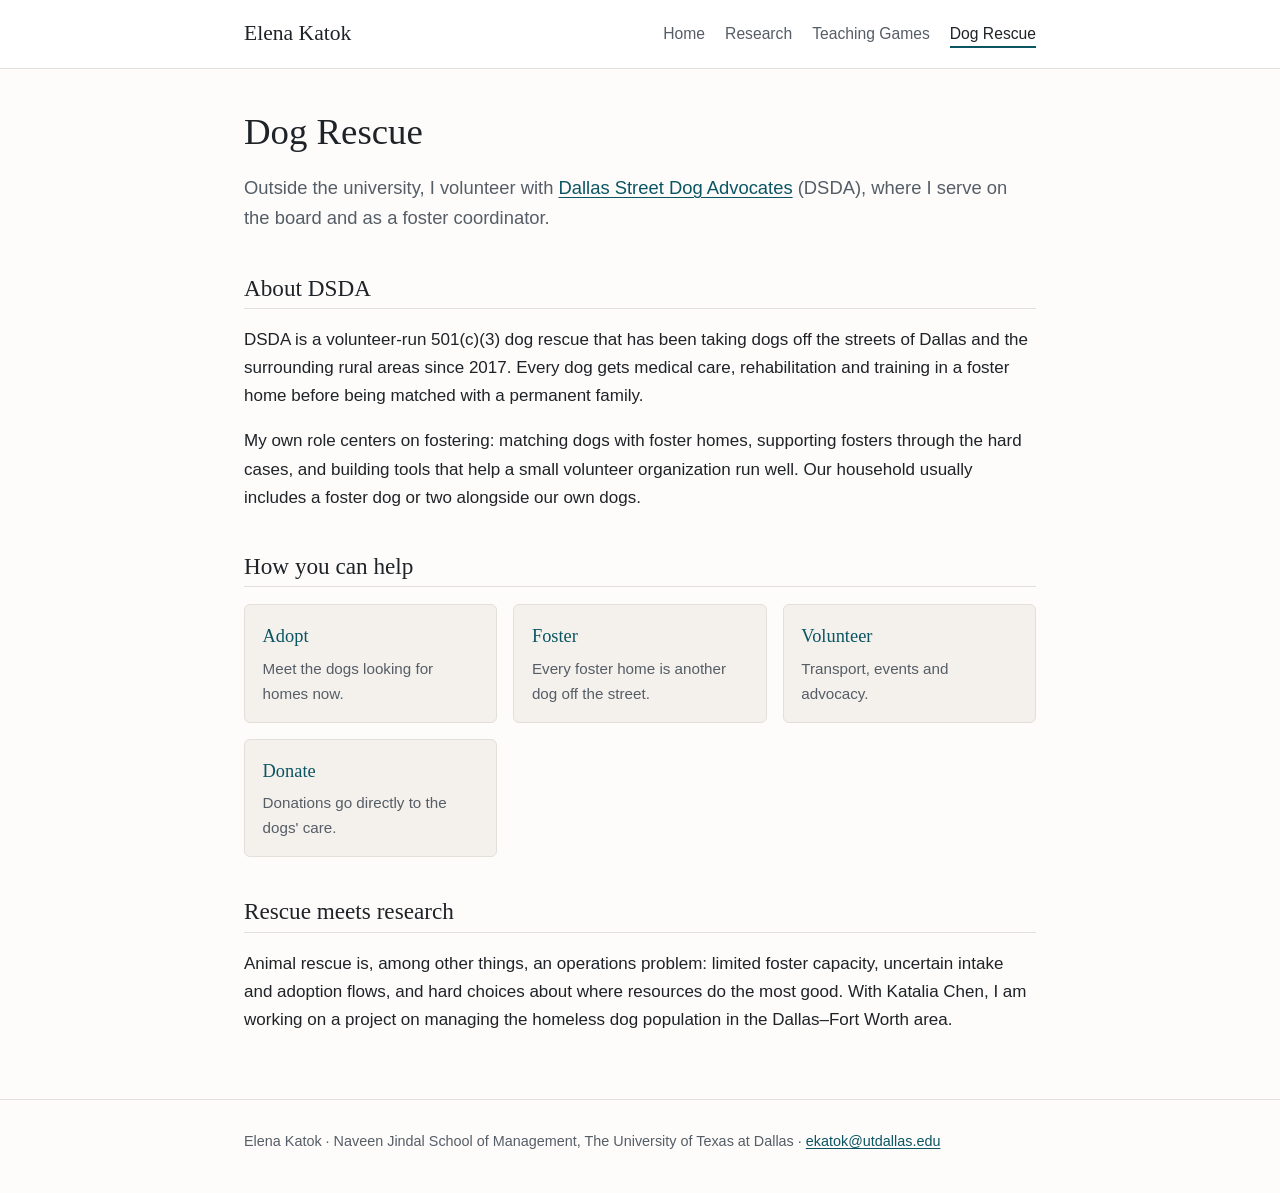
==== dogs.html @ 63ec6401 "First draft of personal website: home, research, teaching games, dog rescue Co-Authored-By: Claude O" ====
<!DOCTYPE html>
<html lang="en">
<head>
  <meta charset="utf-8">
  <meta name="viewport" content="width=device-width, initial-scale=1">
  <title>Dog Rescue | Elena Katok</title>
  <meta name="description" content="Elena Katok's volunteer work with Dallas Street Dog Advocates, a volunteer-run dog rescue in Dallas, Texas.">
  <link rel="stylesheet" href="style.css">
</head>
<body>
  <a class="skip" href="#main">Skip to main content</a>
  <header class="site-header">
    <div class="wrap">
      <a class="site-name" href="index.html">Elena Katok</a>
      <nav aria-label="Main">
        <ul>
        <li><a href="index.html">Home</a></li>
        <li><a href="research.html">Research</a></li>
        <li><a href="games.html">Teaching Games</a></li>
        <li><a href="dogs.html" aria-current="page">Dog Rescue</a></li>
        </ul>
      </nav>
    </div>
  </header>
  <main id="main" class="wrap">
    <h1>Dog Rescue</h1>
    <p class="lede">Outside the university, I volunteer with <a href="https://dsda.org">Dallas Street Dog Advocates</a> (DSDA), where I serve on the board and as a foster coordinator.</p>

    <section aria-labelledby="dsda">
      <h2 id="dsda">About DSDA</h2>
      <p>DSDA is a volunteer-run 501(c)(3) dog rescue that has been taking dogs off the streets of Dallas and the surrounding rural areas since 2017. Every dog gets medical care, rehabilitation and training in a foster home before being matched with a permanent family.</p>
      <p>My own role centers on fostering: matching dogs with foster homes, supporting fosters through the hard cases, and building tools that help a small volunteer organization run well. Our household usually includes a foster dog or two alongside our own dogs.</p>
    </section>

    <section aria-labelledby="help">
      <h2 id="help">How you can help</h2>
      <ul class="cards">
        <li><a href="https://dsda.org/adopt-a-dog/"><span class="card-title">Adopt</span><span class="card-text">Meet the dogs looking for homes now.</span></a></li>
        <li><a href="https://dsda.org/foster-a-dallas-street-dog/"><span class="card-title">Foster</span><span class="card-text">Every foster home is another dog off the street.</span></a></li>
        <li><a href="https://dsda.org/volunteer-to-be-a-dallas-street-dog-advocate/"><span class="card-title">Volunteer</span><span class="card-text">Transport, events and advocacy.</span></a></li>
        <li><a href="https://dsda.org/donate/"><span class="card-title">Donate</span><span class="card-text">Donations go directly to the dogs' care.</span></a></li>
      </ul>
    </section>

    <section aria-labelledby="research">
      <h2 id="research">Rescue meets research</h2>
      <p>Animal rescue is, among other things, an operations problem: limited foster capacity, uncertain intake and adoption flows, and hard choices about where resources do the most good. With Katalia Chen, I am working on a project on managing the homeless dog population in the Dallas–Fort Worth area.</p>
    </section>
  </main>
  <footer class="site-footer">
    <div class="wrap">
      <p>Elena Katok · Naveen Jindal School of Management, The University of Texas at Dallas · <a href="mailto:ekatok@utdallas.edu">ekatok@utdallas.edu</a></p>
    </div>
  </footer>
</body>
</html>
---- style.css ----
:root {
  --ink: #1f2328;
  --muted: #555d66;
  --bg: #fdfcfa;
  --rule: #e3e0da;
  --accent: #0b5563;
  --accent-dark: #083f4a;
  --card: #f4f1ec;
  --serif: Georgia, "Iowan Old Style", "Times New Roman", serif;
  --sans: -apple-system, BlinkMacSystemFont, "Segoe UI", Roboto, "Helvetica Neue", Arial, sans-serif;
}

* { box-sizing: border-box; }

html { font-size: 100%; }

body {
  margin: 0;
  background: var(--bg);
  color: var(--ink);
  font-family: var(--sans);
  font-size: 1.0625rem;
  line-height: 1.65;
}

.wrap {
  max-width: 52rem;
  margin: 0 auto;
  padding: 0 1.25rem;
}

/* Skip link: visible when focused */
.skip {
  position: absolute;
  left: -999px;
  top: 0;
  background: var(--accent);
  color: #fff;
  padding: 0.5rem 1rem;
  z-index: 10;
}
.skip:focus { left: 0.5rem; top: 0.5rem; }

a { color: var(--accent); text-underline-offset: 0.15em; }
a:hover { color: var(--accent-dark); }
a:focus-visible, .cards a:focus-visible {
  outline: 3px solid #e0a100;
  outline-offset: 2px;
}

/* Header */
.site-header {
  border-bottom: 1px solid var(--rule);
  background: #fff;
}
.site-header .wrap {
  display: flex;
  flex-wrap: wrap;
  align-items: center;
  justify-content: space-between;
  gap: 0.5rem 1.5rem;
  padding-top: 1rem;
  padding-bottom: 1rem;
}
.site-name {
  font-family: var(--serif);
  font-size: 1.35rem;
  color: var(--ink);
  text-decoration: none;
}
.site-header nav ul {
  list-style: none;
  margin: 0;
  padding: 0;
  display: flex;
  flex-wrap: wrap;
  gap: 0.25rem 1.25rem;
}
.site-header nav a {
  color: var(--muted);
  text-decoration: none;
  font-size: 0.98rem;
  padding: 0.25rem 0;
  border-bottom: 2px solid transparent;
}
.site-header nav a:hover { color: var(--ink); }
.site-header nav a[aria-current="page"] {
  color: var(--ink);
  border-bottom-color: var(--accent);
}

/* Main */
main.wrap { padding-top: 2.5rem; padding-bottom: 3rem; }

h1, h2 {
  font-family: var(--serif);
  font-weight: normal;
  line-height: 1.25;
}
h1 { font-size: 2.3rem; margin: 0 0 0.75rem; }
h2 {
  font-size: 1.45rem;
  margin: 2.5rem 0 0.75rem;
  padding-bottom: 0.35rem;
  border-bottom: 1px solid var(--rule);
}

.role { color: var(--muted); margin-top: 0; }
.lede { font-size: 1.15rem; color: var(--muted); }

/* On-page contents */
.toc ul {
  list-style: none;
  padding: 0;
  display: flex;
  flex-wrap: wrap;
  gap: 0.25rem 1.25rem;
  font-size: 0.95rem;
}

/* Publication lists */
.pubs { padding-left: 1.5rem; }
.pubs li { margin-bottom: 0.7rem; }
.pubs a { word-break: break-word; }

.links { padding-left: 1.25rem; }

/* Cards */
.cards {
  list-style: none;
  padding: 0;
  display: grid;
  grid-template-columns: repeat(auto-fit, minmax(12rem, 1fr));
  gap: 1rem;
}
.cards a {
  display: block;
  height: 100%;
  padding: 1rem 1.1rem;
  background: var(--card);
  border: 1px solid var(--rule);
  border-radius: 6px;
  text-decoration: none;
  color: var(--ink);
}
.cards a:hover { border-color: var(--accent); }
.card-title {
  display: block;
  font-family: var(--serif);
  font-size: 1.15rem;
  color: var(--accent);
  margin-bottom: 0.25rem;
}
.card-text { display: block; color: var(--muted); font-size: 0.95rem; }

/* Footer */
.site-footer {
  border-top: 1px solid var(--rule);
  color: var(--muted);
  font-size: 0.9rem;
}
.site-footer .wrap { padding-top: 1rem; padding-bottom: 1.5rem; }

@media (max-width: 34rem) {
  h1 { font-size: 1.9rem; }
  main.wrap { padding-top: 1.75rem; }
}
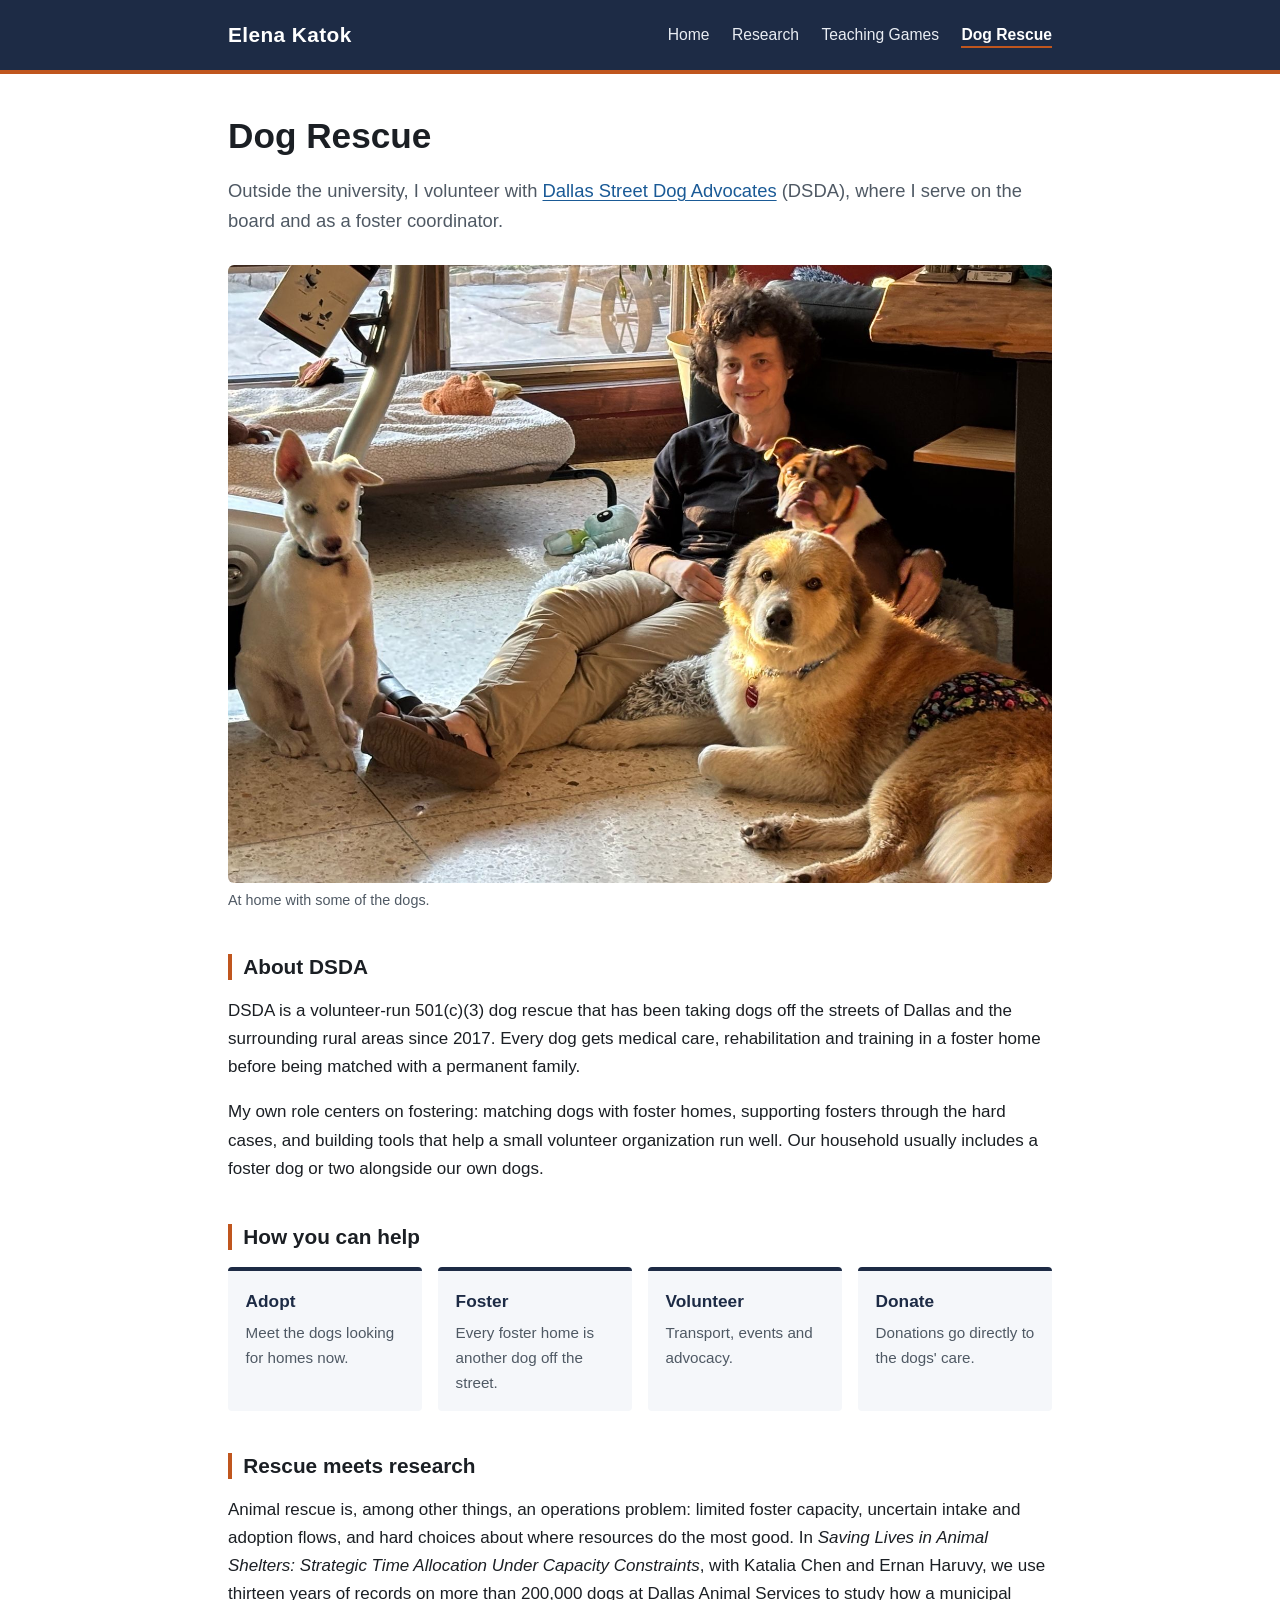
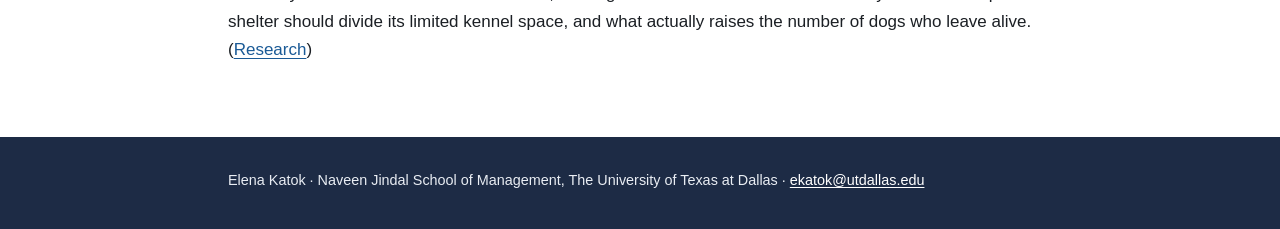
==== commit 38090cc9: "New visual design, photos, Saving Lives paper, POM publication Co-Authored-By: Claude Opus 5.5 <nore" ====
--- a/dogs.html
+++ b/dogs.html
@@ -26,6 +26,11 @@
     <h1>Dog Rescue</h1>
     <p class="lede">Outside the university, I volunteer with <a href="https://dsda.org">Dallas Street Dog Advocates</a> (DSDA), where I serve on the board and as a foster coordinator.</p>
 
+    <figure class="photo">
+      <img src="images/elena-with-dogs.jpg" width="1600" height="1200" alt="Elena sitting on the floor at home with three dogs: a white husky-mix puppy, a brown-and-white bulldog, and a large fluffy tan dog lying in the sun.">
+      <figcaption>At home with some of the dogs.</figcaption>
+    </figure>
+
     <section aria-labelledby="dsda">
       <h2 id="dsda">About DSDA</h2>
       <p>DSDA is a volunteer-run 501(c)(3) dog rescue that has been taking dogs off the streets of Dallas and the surrounding rural areas since 2017. Every dog gets medical care, rehabilitation and training in a foster home before being matched with a permanent family.</p>
@@ -44,7 +49,7 @@
 
     <section aria-labelledby="research">
       <h2 id="research">Rescue meets research</h2>
-      <p>Animal rescue is, among other things, an operations problem: limited foster capacity, uncertain intake and adoption flows, and hard choices about where resources do the most good. With Katalia Chen, I am working on a project on managing the homeless dog population in the Dallas–Fort Worth area.</p>
+      <p>Animal rescue is, among other things, an operations problem: limited foster capacity, uncertain intake and adoption flows, and hard choices about where resources do the most good. In <em>Saving Lives in Animal Shelters: Strategic Time Allocation Under Capacity Constraints</em>, with Katalia Chen and Ernan Haruvy, we use thirteen years of records on more than 200,000 dogs at Dallas Animal Services to study how a municipal shelter should divide its limited kennel space, and what actually raises the number of dogs who leave alive. (<a href="research.html#working">Research</a>)</p>
     </section>
   </main>
   <footer class="site-footer">
--- a/style.css
+++ b/style.css
@@ -1,35 +1,35 @@
 :root {
-  --ink: #1f2328;
-  --muted: #555d66;
-  --bg: #fdfcfa;
-  --rule: #e3e0da;
-  --accent: #0b5563;
-  --accent-dark: #083f4a;
-  --card: #f4f1ec;
-  --serif: Georgia, "Iowan Old Style", "Times New Roman", serif;
-  --sans: -apple-system, BlinkMacSystemFont, "Segoe UI", Roboto, "Helvetica Neue", Arial, sans-serif;
+  --ink: #1b1f24;
+  --muted: #4f5964;
+  --bg: #ffffff;
+  --band: #1d2b45;       /* navy header/footer */
+  --band-text: #e9edf3;
+  --accent: #c0561e;     /* warm orange: rules, bars, highlights */
+  --link: #1a5a96;
+  --link-hover: #123f6b;
+  --rule: #e2e6eb;
+  --soft: #f5f7fa;
+  --font: "Avenir Next", Avenir, "Segoe UI", -apple-system, BlinkMacSystemFont, Roboto, "Helvetica Neue", Arial, sans-serif;
 }
 
 * { box-sizing: border-box; }
-
-html { font-size: 100%; }
 
 body {
   margin: 0;
   background: var(--bg);
   color: var(--ink);
-  font-family: var(--sans);
+  font-family: var(--font);
   font-size: 1.0625rem;
   line-height: 1.65;
 }
 
 .wrap {
-  max-width: 52rem;
+  max-width: 54rem;
   margin: 0 auto;
   padding: 0 1.25rem;
 }
 
-/* Skip link: visible when focused */
+/* Skip link */
 .skip {
   position: absolute;
   left: -999px;
@@ -41,17 +41,18 @@
 }
 .skip:focus { left: 0.5rem; top: 0.5rem; }
 
-a { color: var(--accent); text-underline-offset: 0.15em; }
-a:hover { color: var(--accent-dark); }
-a:focus-visible, .cards a:focus-visible {
-  outline: 3px solid #e0a100;
+a { color: var(--link); text-underline-offset: 0.15em; }
+a:hover { color: var(--link-hover); }
+a:focus-visible {
+  outline: 3px solid #f2b134;
   outline-offset: 2px;
 }
 
-/* Header */
+/* Header band */
 .site-header {
-  border-bottom: 1px solid var(--rule);
-  background: #fff;
+  background: var(--band);
+  color: var(--band-text);
+  border-bottom: 4px solid var(--accent);
 }
 .site-header .wrap {
   display: flex;
@@ -59,59 +60,92 @@
   align-items: center;
   justify-content: space-between;
   gap: 0.5rem 1.5rem;
-  padding-top: 1rem;
-  padding-bottom: 1rem;
+  padding-top: 1.1rem;
+  padding-bottom: 1.1rem;
 }
 .site-name {
-  font-family: var(--serif);
-  font-size: 1.35rem;
-  color: var(--ink);
+  color: #fff;
+  font-weight: 700;
+  font-size: 1.3rem;
+  letter-spacing: 0.02em;
   text-decoration: none;
 }
+.site-name:hover { color: #fff; }
 .site-header nav ul {
   list-style: none;
   margin: 0;
   padding: 0;
   display: flex;
   flex-wrap: wrap;
-  gap: 0.25rem 1.25rem;
+  gap: 0.25rem 1.4rem;
 }
 .site-header nav a {
-  color: var(--muted);
+  color: var(--band-text);
   text-decoration: none;
   font-size: 0.98rem;
-  padding: 0.25rem 0;
+  padding: 0.2rem 0;
   border-bottom: 2px solid transparent;
 }
-.site-header nav a:hover { color: var(--ink); }
+.site-header nav a:hover { color: #fff; border-bottom-color: #8fa0bb; }
 .site-header nav a[aria-current="page"] {
-  color: var(--ink);
+  color: #fff;
+  font-weight: 600;
   border-bottom-color: var(--accent);
 }
 
 /* Main */
-main.wrap { padding-top: 2.5rem; padding-bottom: 3rem; }
-
-h1, h2 {
-  font-family: var(--serif);
-  font-weight: normal;
-  line-height: 1.25;
-}
-h1 { font-size: 2.3rem; margin: 0 0 0.75rem; }
+main.wrap { padding-top: 2.5rem; padding-bottom: 3.5rem; }
+
+h1, h2 { line-height: 1.25; color: var(--ink); }
+h1 { font-size: 2.2rem; font-weight: 700; margin: 0 0 0.6rem; }
 h2 {
-  font-size: 1.45rem;
-  margin: 2.5rem 0 0.75rem;
-  padding-bottom: 0.35rem;
-  border-bottom: 1px solid var(--rule);
-}
-
-.role { color: var(--muted); margin-top: 0; }
+  font-size: 1.3rem;
+  font-weight: 700;
+  margin: 2.6rem 0 0.8rem;
+  padding-left: 0.7rem;
+  border-left: 4px solid var(--accent);
+}
+
+.role { color: var(--muted); margin: 0; }
 .lede { font-size: 1.15rem; color: var(--muted); }
+
+/* Home intro with headshot */
+.intro {
+  display: flex;
+  align-items: center;
+  gap: 1.75rem;
+  flex-wrap: wrap;
+}
+.headshot {
+  width: 180px;
+  height: 180px;
+  border-radius: 50%;
+  object-fit: cover;
+  border: 4px solid #fff;
+  box-shadow: 0 0 0 2px var(--accent);
+}
+
+/* Photos */
+.photo { margin: 1.75rem 0; }
+.photo img {
+  width: 100%;
+  height: auto;
+  border-radius: 6px;
+  display: block;
+}
+.photo figcaption {
+  font-size: 0.9rem;
+  color: var(--muted);
+  margin-top: 0.4rem;
+}
 
 /* On-page contents */
 .toc ul {
   list-style: none;
-  padding: 0;
+  padding: 0.6rem 0.9rem;
+  margin: 1.25rem 0 0;
+  background: var(--soft);
+  border-radius: 6px;
   display: flex;
   flex-wrap: wrap;
   gap: 0.25rem 1.25rem;
@@ -119,8 +153,9 @@
 }
 
 /* Publication lists */
-.pubs { padding-left: 1.5rem; }
-.pubs li { margin-bottom: 0.7rem; }
+.pubs { padding-left: 1.6rem; }
+.pubs li { margin-bottom: 0.75rem; }
+.pubs li::marker { color: var(--muted); }
 .pubs a { word-break: break-word; }
 
 .links { padding-left: 1.25rem; }
@@ -137,31 +172,34 @@
   display: block;
   height: 100%;
   padding: 1rem 1.1rem;
-  background: var(--card);
-  border: 1px solid var(--rule);
-  border-radius: 6px;
+  background: var(--soft);
+  border-top: 4px solid var(--band);
+  border-radius: 4px;
   text-decoration: none;
   color: var(--ink);
-}
-.cards a:hover { border-color: var(--accent); }
+  transition: border-color 0.15s;
+}
+.cards a:hover { border-top-color: var(--accent); }
 .card-title {
   display: block;
-  font-family: var(--serif);
-  font-size: 1.15rem;
-  color: var(--accent);
+  font-weight: 700;
+  font-size: 1.08rem;
+  color: var(--band);
   margin-bottom: 0.25rem;
 }
 .card-text { display: block; color: var(--muted); font-size: 0.95rem; }
 
-/* Footer */
+/* Footer band */
 .site-footer {
-  border-top: 1px solid var(--rule);
-  color: var(--muted);
+  background: var(--band);
+  color: var(--band-text);
   font-size: 0.9rem;
 }
-.site-footer .wrap { padding-top: 1rem; padding-bottom: 1.5rem; }
+.site-footer a { color: #fff; }
+.site-footer .wrap { padding-top: 1.1rem; padding-bottom: 1.4rem; }
 
 @media (max-width: 34rem) {
-  h1 { font-size: 1.9rem; }
+  h1 { font-size: 1.85rem; }
   main.wrap { padding-top: 1.75rem; }
-}
+  .headshot { width: 140px; height: 140px; }
+}
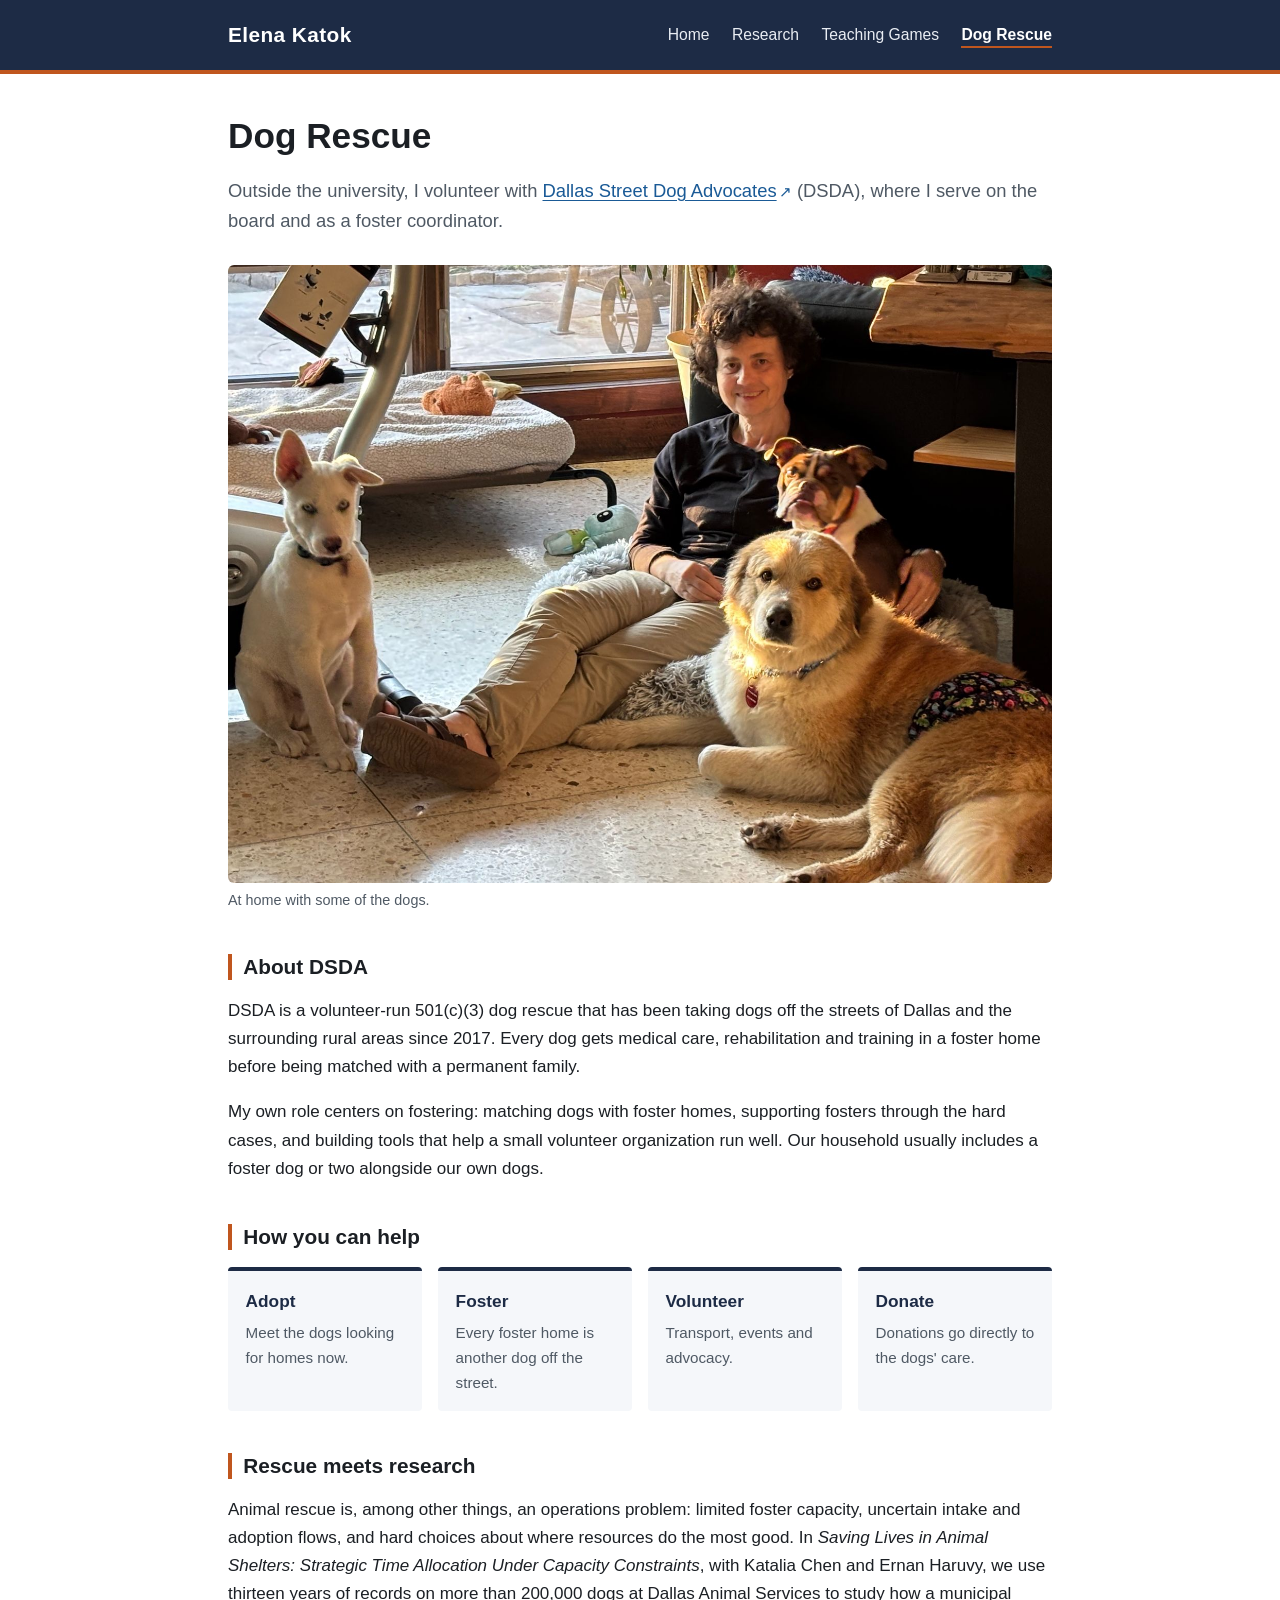
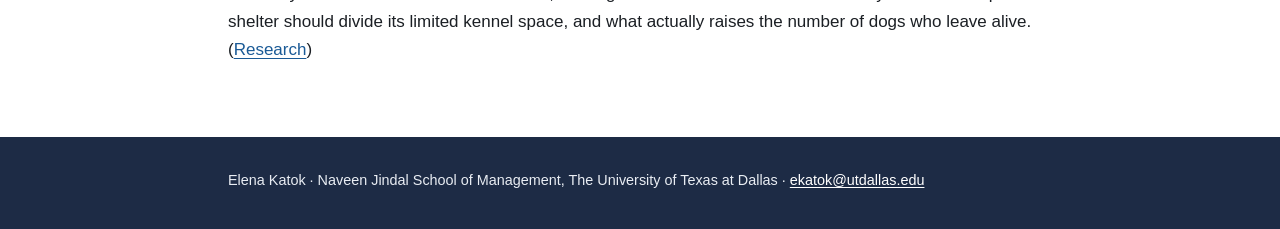
==== commit f5ec7f35: "Open outside links in a new tab, with visual and screen-reader cue Co-Authored-By: Claude Opus 5.5 <" ====
--- a/dogs.html
+++ b/dogs.html
@@ -24,7 +24,7 @@
   </header>
   <main id="main" class="wrap">
     <h1>Dog Rescue</h1>
-    <p class="lede">Outside the university, I volunteer with <a href="https://dsda.org">Dallas Street Dog Advocates</a> (DSDA), where I serve on the board and as a foster coordinator.</p>
+    <p class="lede">Outside the university, I volunteer with <a href="https://dsda.org" target="_blank" rel="noopener">Dallas Street Dog Advocates<span class="ext" aria-hidden="true">↗</span><span class="sr-only"> (opens in a new tab)</span></a> (DSDA), where I serve on the board and as a foster coordinator.</p>
 
     <figure class="photo">
       <img src="images/elena-with-dogs.jpg" width="1600" height="1200" alt="Elena sitting on the floor at home with three dogs: a white husky-mix puppy, a brown-and-white bulldog, and a large fluffy tan dog lying in the sun.">
@@ -40,10 +40,10 @@
     <section aria-labelledby="help">
       <h2 id="help">How you can help</h2>
       <ul class="cards">
-        <li><a href="https://dsda.org/adopt-a-dog/"><span class="card-title">Adopt</span><span class="card-text">Meet the dogs looking for homes now.</span></a></li>
-        <li><a href="https://dsda.org/foster-a-dallas-street-dog/"><span class="card-title">Foster</span><span class="card-text">Every foster home is another dog off the street.</span></a></li>
-        <li><a href="https://dsda.org/volunteer-to-be-a-dallas-street-dog-advocate/"><span class="card-title">Volunteer</span><span class="card-text">Transport, events and advocacy.</span></a></li>
-        <li><a href="https://dsda.org/donate/"><span class="card-title">Donate</span><span class="card-text">Donations go directly to the dogs' care.</span></a></li>
+        <li><a href="https://dsda.org/adopt-a-dog/" target="_blank" rel="noopener"><span class="card-title">Adopt</span><span class="card-text">Meet the dogs looking for homes now.</span><span class="ext" aria-hidden="true">↗</span><span class="sr-only"> (opens in a new tab)</span></a></li>
+        <li><a href="https://dsda.org/foster-a-dallas-street-dog/" target="_blank" rel="noopener"><span class="card-title">Foster</span><span class="card-text">Every foster home is another dog off the street.</span><span class="ext" aria-hidden="true">↗</span><span class="sr-only"> (opens in a new tab)</span></a></li>
+        <li><a href="https://dsda.org/volunteer-to-be-a-dallas-street-dog-advocate/" target="_blank" rel="noopener"><span class="card-title">Volunteer</span><span class="card-text">Transport, events and advocacy.</span><span class="ext" aria-hidden="true">↗</span><span class="sr-only"> (opens in a new tab)</span></a></li>
+        <li><a href="https://dsda.org/donate/" target="_blank" rel="noopener"><span class="card-title">Donate</span><span class="card-text">Donations go directly to the dogs' care.</span><span class="ext" aria-hidden="true">↗</span><span class="sr-only"> (opens in a new tab)</span></a></li>
       </ul>
     </section>
 
--- a/style.css
+++ b/style.css
@@ -203,3 +203,11 @@
   main.wrap { padding-top: 1.75rem; }
   .headshot { width: 140px; height: 140px; }
 }
+
+/* External links */
+.ext { font-size: 0.8em; margin-left: 0.15em; text-decoration: none; display: inline-block; }
+.cards .ext { display: none; }
+.sr-only {
+  position: absolute; width: 1px; height: 1px; padding: 0; margin: -1px;
+  overflow: hidden; clip: rect(0 0 0 0); white-space: nowrap; border: 0;
+}
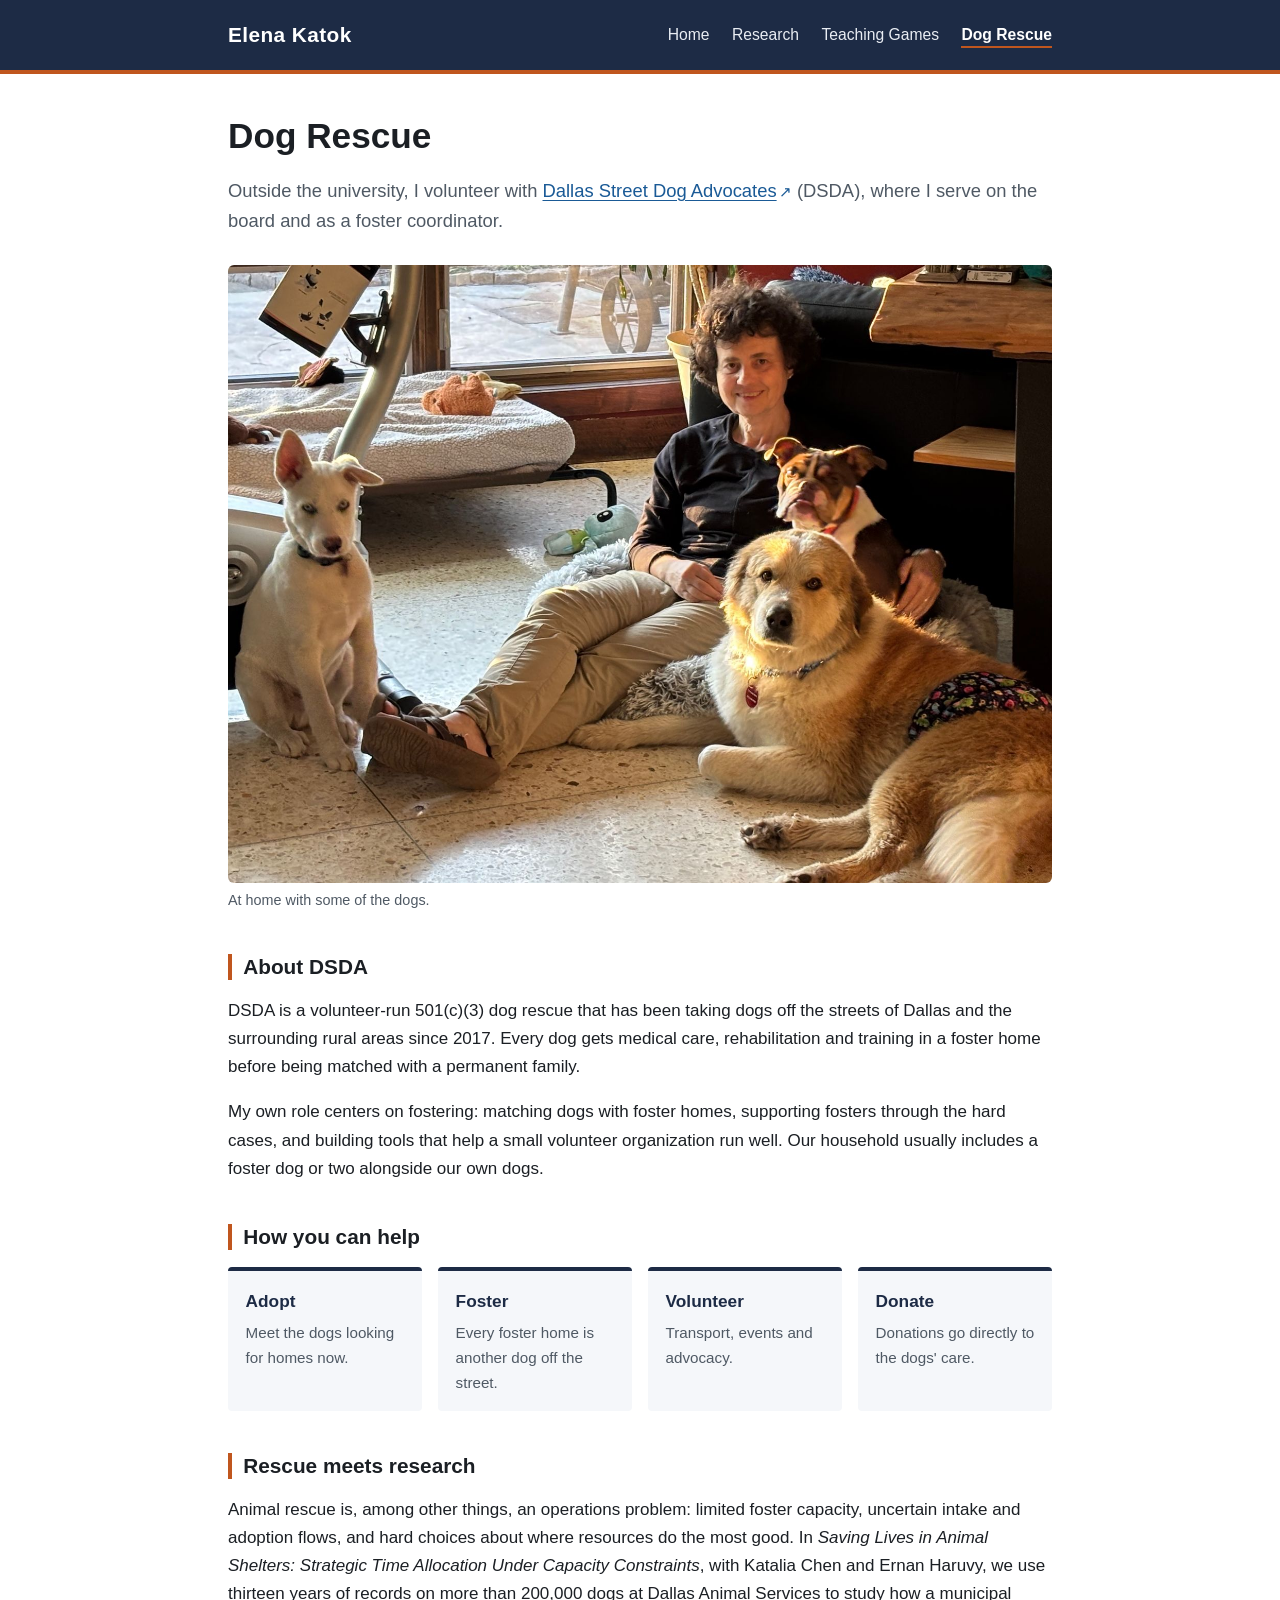
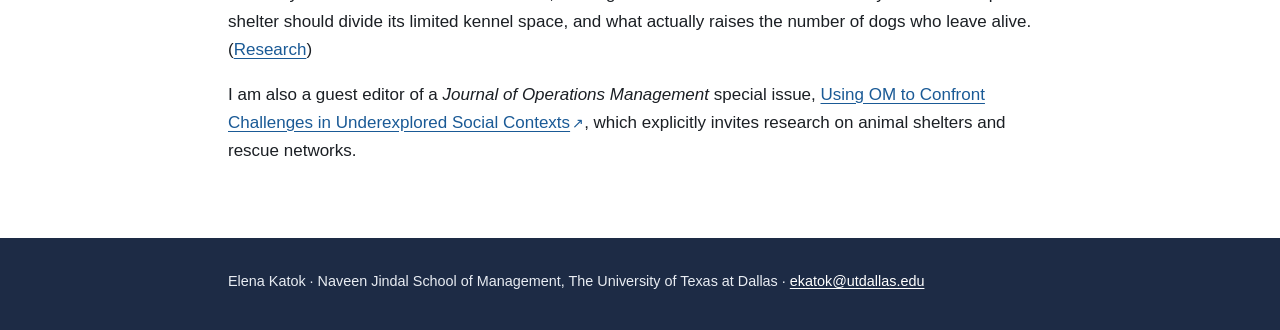
==== commit 461cb0f5: "Add JOM special issue (guest editor) with link to the call Co-Authored-By: Claude Opus 5.5 <noreply@" ====
--- a/dogs.html
+++ b/dogs.html
@@ -50,6 +50,7 @@
     <section aria-labelledby="research">
       <h2 id="research">Rescue meets research</h2>
       <p>Animal rescue is, among other things, an operations problem: limited foster capacity, uncertain intake and adoption flows, and hard choices about where resources do the most good. In <em>Saving Lives in Animal Shelters: Strategic Time Allocation Under Capacity Constraints</em>, with Katalia Chen and Ernan Haruvy, we use thirteen years of records on more than 200,000 dogs at Dallas Animal Services to study how a municipal shelter should divide its limited kennel space, and what actually raises the number of dogs who leave alive. (<a href="research.html#working">Research</a>)</p>
+      <p>I am also a guest editor of a <em>Journal of Operations Management</em> special issue, <a href="https://drive.google.com/file/d/1Zh3cgolYM6oKX-n0ieOWSKMdc2IQr0sk/view" target="_blank" rel="noopener">Using OM to Confront Challenges in Underexplored Social Contexts<span class="ext" aria-hidden="true">↗</span><span class="sr-only"> (opens in a new tab)</span></a>, which explicitly invites research on animal shelters and rescue networks.</p>
     </section>
   </main>
   <footer class="site-footer">
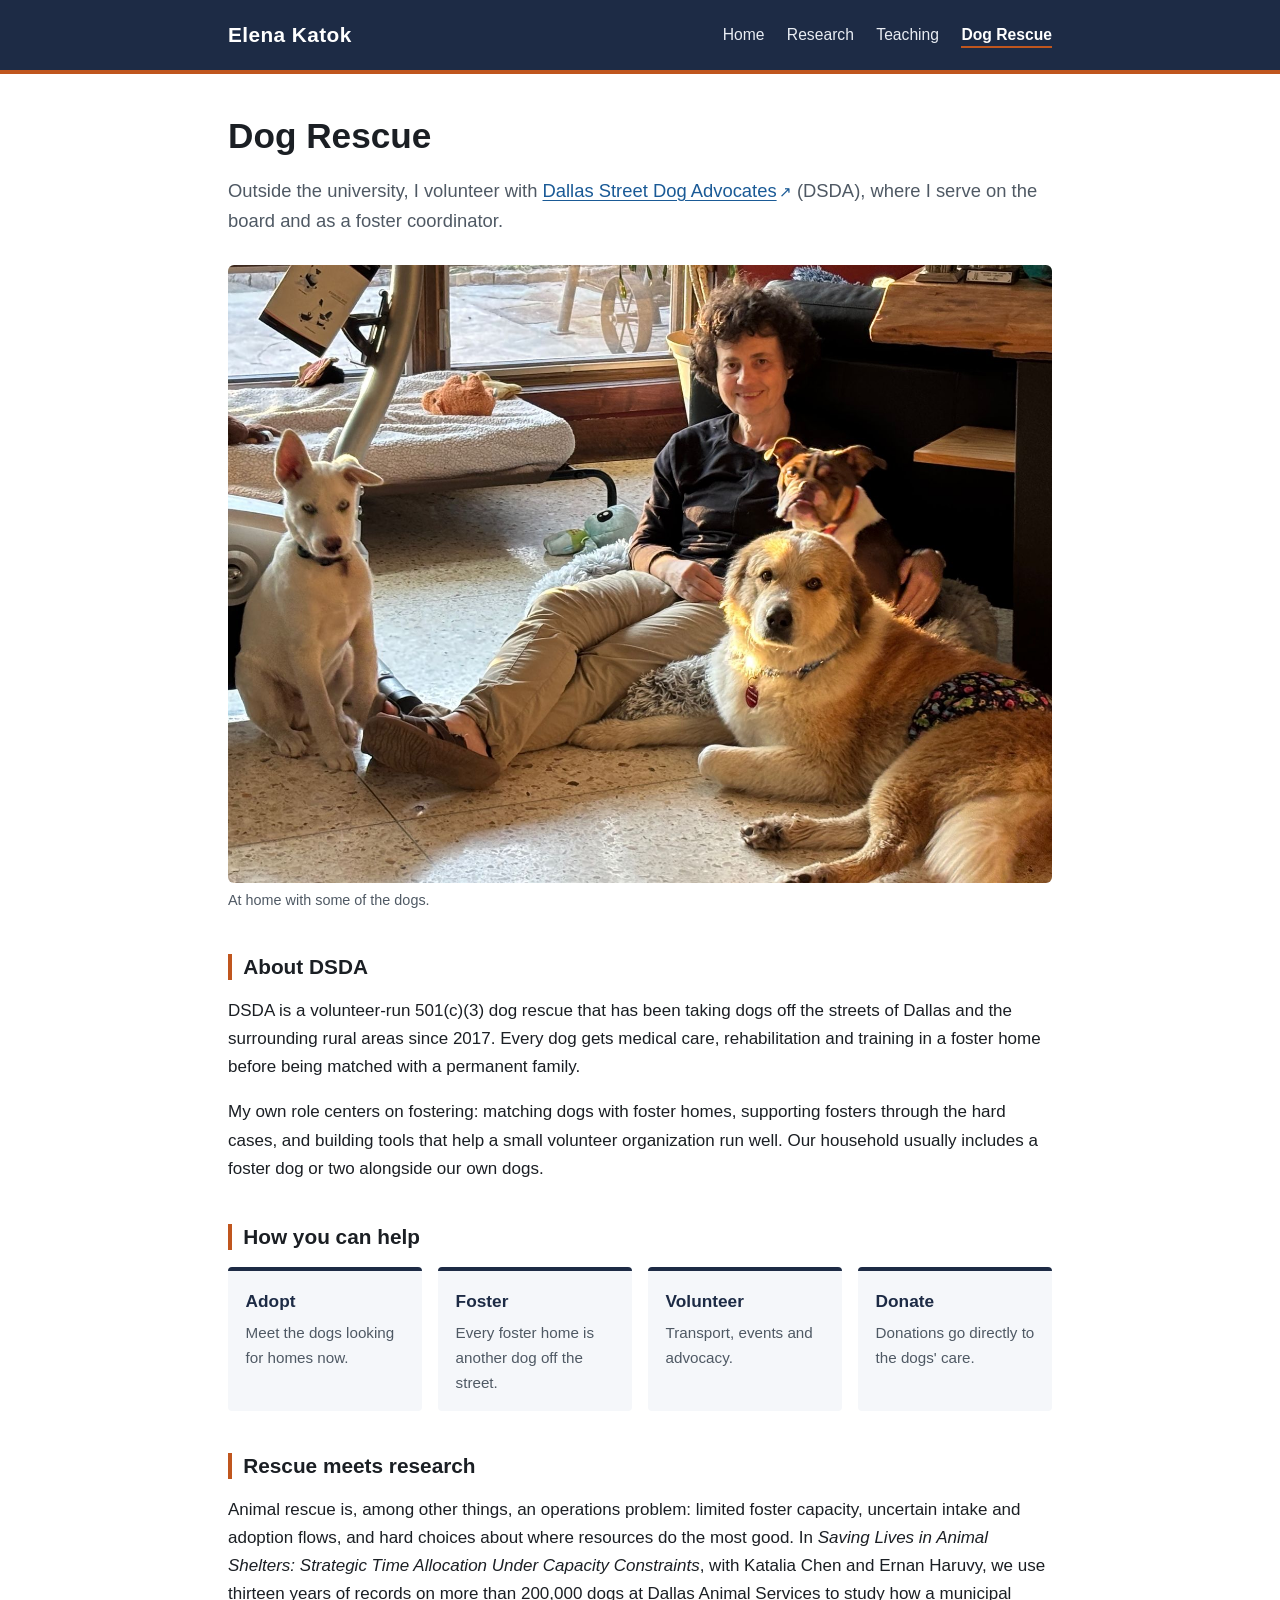
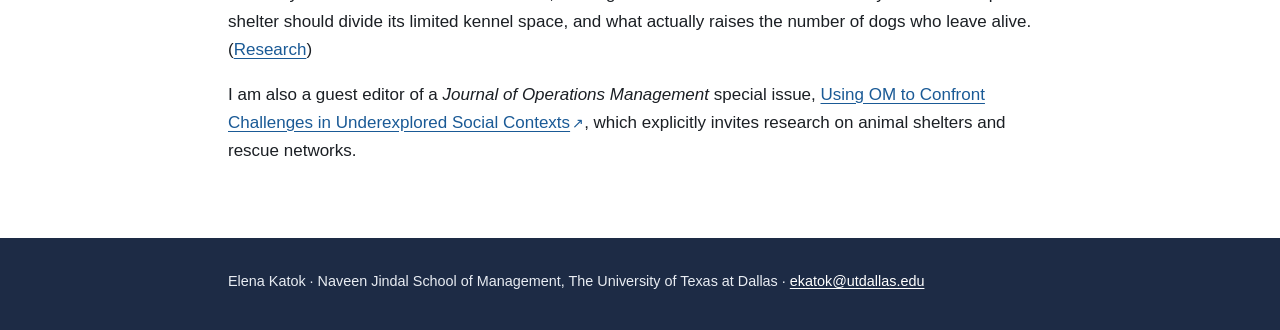
==== commit 1910b036: "Teaching page with courses (adds OPRE 6332); link LBOE and BOC Co-Authored-By: Claude Opus 5.5 <nore" ====
--- a/dogs.html
+++ b/dogs.html
@@ -16,7 +16,7 @@
         <ul>
         <li><a href="index.html">Home</a></li>
         <li><a href="research.html">Research</a></li>
-        <li><a href="games.html">Teaching Games</a></li>
+        <li><a href="games.html">Teaching</a></li>
         <li><a href="dogs.html" aria-current="page">Dog Rescue</a></li>
         </ul>
       </nav>
